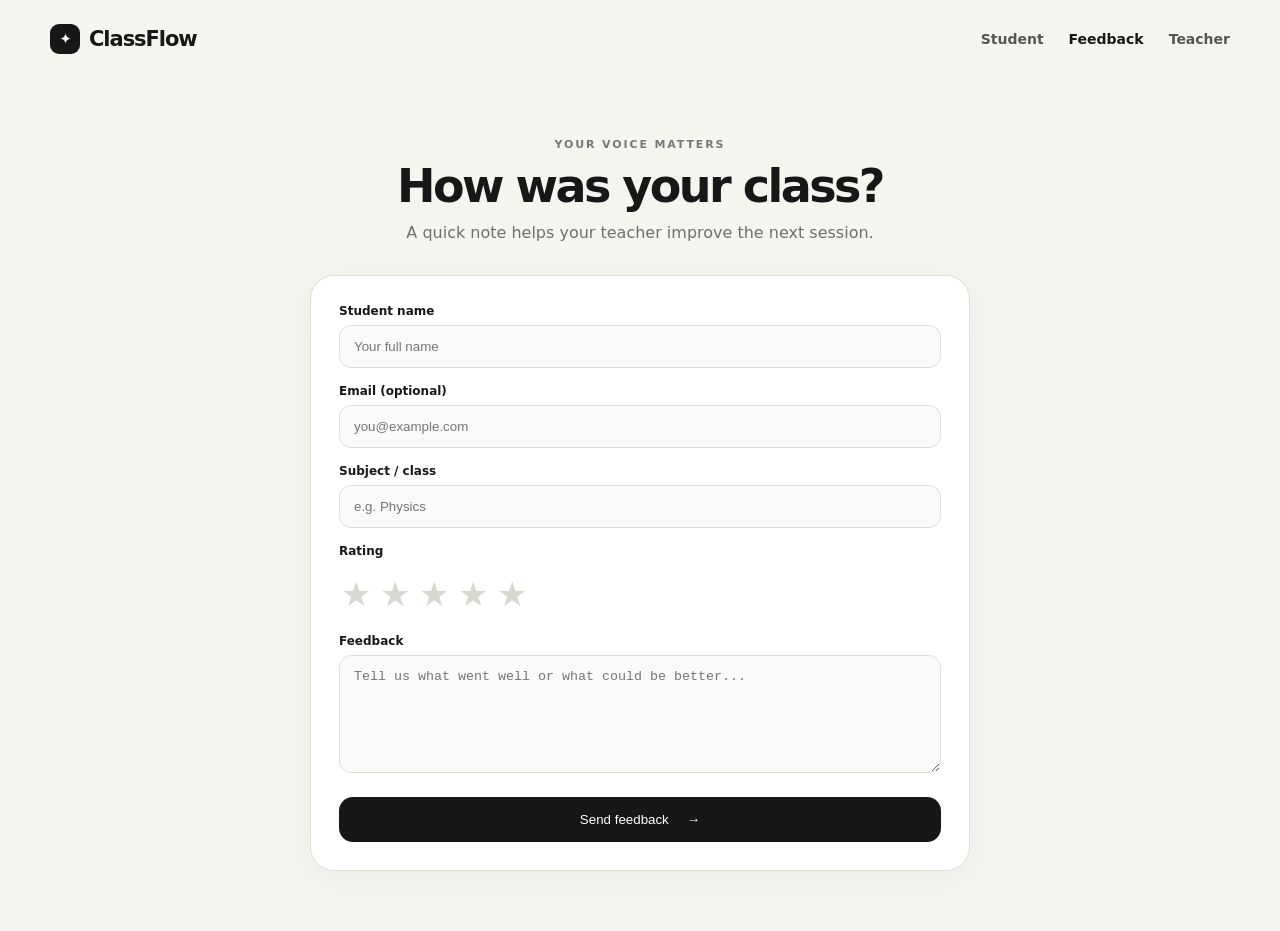
==== feedback.html @ 1877b94f "Initial ClassFlow project" ====
<!DOCTYPE html>
<html lang="en">
<head>
<meta charset="UTF-8"><meta name="viewport" content="width=device-width, initial-scale=1.0">
<title>Feedback — ClassFlow</title><link rel="stylesheet" href="css/style.css">
</head>
<body>
<nav class="nav container"><a class="brand" href="index.html"><span class="brand-mark">✦</span> ClassFlow</a><div class="nav-links"><a href="student.html">Student</a><a class="active" href="feedback.html">Feedback</a><a href="teacher-login.html">Teacher</a></div></nav>
<main class="container narrow-page">
  <div class="page-heading centered"><div><div class="eyebrow">YOUR VOICE MATTERS</div><h1>How was your class?</h1><p>A quick note helps your teacher improve the next session.</p></div></div>
  <div id="feedbackMessage" class="notice hidden"></div>
  <section class="panel feedback-panel">
    <form id="feedbackForm">
      <label>Student name<input id="fbName" required maxlength="80" placeholder="Your full name"></label>
      <label>Email (optional)<input id="fbEmail" type="email" maxlength="120" placeholder="you@example.com"></label>
      <label>Subject / class<input id="fbSubject" maxlength="100" placeholder="e.g. Physics"></label>
      <div><span class="field-label">Rating</span><div class="stars" id="stars">
        <button type="button" data-value="1">★</button><button type="button" data-value="2">★</button><button type="button" data-value="3">★</button><button type="button" data-value="4">★</button><button type="button" data-value="5">★</button>
      </div><input id="rating" type="hidden" value="0" required></div>
      <label>Feedback<textarea id="fbText" rows="6" required maxlength="1000" placeholder="Tell us what went well or what could be better..."></textarea></label>
      <button class="btn btn-primary btn-full" type="submit" id="feedbackBtn">Send feedback <span>→</span></button>
    </form>
  </section>
</main>
<script src="js/config.js"></script><script src="js/api.js"></script><script src="js/feedback.js"></script>
</body></html>
---- css/style.css ----
:root{--bg:#f5f5f0;--ink:#171717;--muted:#70706b;--line:#deded7;--card:#fff;--accent:#7257ff;--accent2:#a28cff;--shadow:0 24px 70px rgba(25,25,20,.08);--radius:24px}*{box-sizing:border-box}html{scroll-behavior:smooth}body{margin:0;background:var(--bg);color:var(--ink);font-family:Inter,ui-sans-serif,system-ui,-apple-system,BlinkMacSystemFont,"Segoe UI",sans-serif}a{color:inherit;text-decoration:none}.container{width:min(1180px,calc(100% - 40px));margin:auto}.nav{height:78px;display:flex;align-items:center;justify-content:space-between}.brand{font-weight:900;letter-spacing:-.05em;font-size:21px;display:flex;align-items:center;gap:9px}.brand-mark{display:grid;place-items:center;width:30px;height:30px;border-radius:9px;background:var(--ink);color:white;font-size:15px}.nav-links{display:flex;align-items:center;gap:25px;color:#555;font-size:14px;font-weight:700}.nav-links a.active,.nav-links a:hover{color:var(--ink)}.text-btn{border:0;background:none;font:inherit;color:#555;cursor:pointer}.hero{min-height:620px;display:grid;grid-template-columns:1.05fr .95fr;align-items:center;gap:50px}.eyebrow,.section-kicker{font-size:11px;font-weight:900;letter-spacing:.17em;color:#777}.hero h1{font-size:clamp(52px,7vw,88px);line-height:.94;letter-spacing:-.075em;margin:17px 0 24px}.hero h1 span{color:var(--accent)}.hero-copy>p{font-size:18px;line-height:1.65;color:var(--muted);max-width:590px}.hero-actions{display:flex;gap:12px;margin:30px 0}.btn{display:inline-flex;align-items:center;justify-content:center;gap:18px;padding:15px 21px;border:0;border-radius:14px;font:800 14px inherit;cursor:pointer;transition:.2s transform,.2s box-shadow}.btn:hover{transform:translateY(-2px);box-shadow:0 12px 30px rgba(0,0,0,.1)}.btn-primary{background:var(--ink);color:#fff}.btn-ghost{background:#fff;border:1px solid var(--line)}.btn-full{width:100%;margin-top:8px}.trust-row{display:flex;gap:20px;flex-wrap:wrap;color:#777;font-size:12px;font-weight:700}.hero-visual{min-height:470px;position:relative;display:grid;place-items:center}.orb{position:absolute;border-radius:50%;filter:blur(1px)}.orb-a{width:300px;height:300px;background:linear-gradient(135deg,#ddd4ff,#fff);top:50px;right:30px}.orb-b{width:130px;height:130px;background:#e5e1ff;bottom:30px;left:40px}.glass{background:rgba(255,255,255,.82);backdrop-filter:blur(18px);border:1px solid rgba(255,255,255,.9);box-shadow:var(--shadow)}.calendar-card{position:relative;width:min(390px,90%);padding:25px;border-radius:28px;transform:rotate(2deg);z-index:2}.cal-top{display:flex;justify-content:space-between;font-size:10px;font-weight:900;color:#777}.cal-top b{color:var(--accent)}.cal-grid{display:grid;grid-template-columns:repeat(5,1fr);gap:8px;text-align:center}.mini-days{margin:25px 0 10px;font-size:9px;color:#aaa}.mini-grid span{height:43px;display:grid;place-items:center;border-radius:11px;font-size:12px;color:#555}.mini-grid .today{background:var(--ink);color:#fff}.mini-grid .booked{background:#e9e4ff;color:#5d48d9;font-weight:800}.event-pill{margin-top:22px;background:#f4f1ff;padding:12px;border-radius:15px;display:flex;align-items:center;gap:10px}.event-pill .dot{width:8px;height:8px;background:var(--accent);border-radius:50%}.event-pill div{flex:1}.event-pill strong{display:block;font-size:12px}.event-pill small{color:#777}.avatar{width:30px;height:30px;border-radius:50%;background:#181818;color:white;display:grid;place-items:center;font-size:11px;font-weight:800}.floating-stat{position:absolute;bottom:35px;right:5px;padding:15px 18px;border-radius:17px;display:flex;gap:10px;align-items:center;z-index:3}.stat-icon{font-size:24px}.floating-stat strong{display:block}.floating-stat small{color:#777}.features{display:grid;grid-template-columns:repeat(3,1fr);gap:15px;padding:40px 0 70px}.feature-card{background:#fff;border:1px solid var(--line);padding:25px;border-radius:20px}.feature-card>span{font-size:11px;color:var(--accent);font-weight:900}.feature-card h3{margin:30px 0 8px;font-size:19px}.feature-card p{margin:0;color:var(--muted);line-height:1.6;font-size:14px}.footer{border-top:1px solid var(--line);padding:28px 0 40px;color:#888;font-size:12px}.dashboard{padding:45px 0 80px}.page-heading{display:flex;justify-content:space-between;align-items:end;gap:30px;margin-bottom:30px}.page-heading h1{font-size:46px;letter-spacing:-.055em;margin:8px 0}.page-heading p{color:var(--muted);margin:0;line-height:1.5}.centered{text-align:center;justify-content:center;align-items:center}.date-chip,.calendar-controls{background:#fff;border:1px solid var(--line);padding:12px 16px;border-radius:13px;font-weight:800;font-size:13px}.dashboard-grid{display:grid;grid-template-columns:1.35fr .85fr;gap:18px}.teacher-grid{grid-template-columns:1fr 1fr}.panel{background:var(--card);border:1px solid var(--line);border-radius:var(--radius);padding:28px;box-shadow:0 8px 35px rgba(20,20,15,.035)}.panel-head{display:flex;justify-content:space-between;align-items:start;margin-bottom:25px}.panel h2{font-size:22px;letter-spacing:-.04em;margin:5px 0 0}.live-dot{font-size:9px;color:#3f8759;background:#edf8f0;border-radius:99px;padding:7px 9px;font-weight:900}.form-grid{display:grid;grid-template-columns:1fr 1fr;gap:15px}label,.field-label{display:block;font-size:12px;font-weight:800;margin-bottom:16px}input,textarea{display:block;width:100%;margin-top:7px;padding:13px 14px;border:1px solid var(--line);border-radius:12px;background:#fafaf8;font:500 14px inherit;color:var(--ink);outline:none}input:focus,textarea:focus{border-color:var(--accent);box-shadow:0 0 0 3px rgba(114,87,255,.09)}textarea{resize:vertical}.rule-box{display:flex;gap:12px;align-items:center;background:#f5f2ff;border-radius:14px;padding:13px 15px;margin:4px 0 18px}.rule-box span{font-size:22px}.rule-box strong,.rule-box small{display:block}.rule-box small{font-size:11px;color:#777;margin-top:2px}.icon-btn{width:34px;height:34px;border:1px solid var(--line);background:#fff;border-radius:10px;cursor:pointer;font-size:16px}.class-list{display:flex;flex-direction:column;gap:10px}.class-item{border:1px solid var(--line);border-radius:15px;padding:14px;display:flex;gap:12px;align-items:center}.class-time{min-width:72px;font-weight:900;font-size:12px}.class-main{flex:1}.class-main strong{display:block;font-size:13px}.class-main small{display:block;color:#777;margin-top:3px}.class-status{font-size:9px;font-weight:900;background:#eef8f0;color:#3d7b51;border-radius:99px;padding:6px}.empty{padding:25px 5px;color:#999;font-size:13px;text-align:center}.notice{padding:13px 15px;border-radius:13px;background:#f0edff;color:#5742c6;font-size:13px;margin-bottom:18px}.notice.error{background:#fff0ef;color:#a34238}.hidden{display:none!important}.mini-link{font-size:12px;font-weight:800;color:var(--accent)}.stats-grid{display:grid;grid-template-columns:repeat(4,1fr);gap:13px;margin-bottom:18px}.stat-card{background:#fff;border:1px solid var(--line);border-radius:18px;padding:20px}.stat-card small{font-size:9px;letter-spacing:.12em;font-weight:900;color:#999}.stat-card strong{font-size:32px;display:block;margin:8px 0 0;letter-spacing:-.06em}.stat-card span{font-size:11px;color:#888}.feedback-item{border-bottom:1px solid var(--line);padding:13px 0}.feedback-item:last-child{border-bottom:0}.feedback-meta{display:flex;justify-content:space-between;font-size:12px;font-weight:800}.stars-small{letter-spacing:2px;color:#8d75ff}.feedback-item p{font-size:12px;color:#666;line-height:1.55;margin:7px 0}.narrow-page{max-width:700px;padding:60px 20px}.feedback-panel{margin-top:20px}.stars{display:flex;gap:5px;margin:8px 0 20px}.stars button{background:none;border:0;color:#d8d8d1;font-size:34px;cursor:pointer;padding:0 2px}.stars button.selected{color:#765cff}.auth-page{min-height:100vh;background:radial-gradient(circle at 50% 0,#e9e3ff 0,#f5f5f0 42%)}.auth-wrap{min-height:calc(100vh - 78px);display:grid;place-items:center;padding:30px}.auth-card{width:min(440px,100%);padding:40px}.auth-logo{width:48px;height:48px;border-radius:15px;background:var(--ink);color:#fff;display:grid;place-items:center;margin-bottom:28px}.auth-card h1{font-size:38px;letter-spacing:-.06em;margin:8px 0}.auth-card>p{color:#777;font-size:13px;line-height:1.6}.small-note{font-size:10px!important;color:#999!important;margin-top:18px;text-align:center}.calendar-controls{display:flex;align-items:center;gap:12px}.calendar-controls strong{min-width:135px;text-align:center}.calendar-panel{padding:0;overflow:hidden}.calendar-week{display:grid;grid-template-columns:repeat(7,1fr);background:#fafaf8;border-bottom:1px solid var(--line)}.calendar-week span{padding:14px;text-align:center;font-size:9px;font-weight:900;color:#999}.calendar-grid{display:grid;grid-template-columns:repeat(7,1fr)}.day-cell{min-height:130px;border-right:1px solid var(--line);border-bottom:1px solid var(--line);padding:10px}.day-cell:nth-child(7n){border-right:0}.day-num{font-size:11px;font-weight:900}.day-cell.muted{background:#fafaf8;color:#bbb}.day-cell.today .day-num{background:var(--ink);color:white;border-radius:50%;width:25px;height:25px;display:grid;place-items:center}.calendar-event{background:#f0edff;color:#5944c5;border-left:3px solid var(--accent);padding:7px;margin-top:8px;border-radius:7px;font-size:10px}.calendar-event strong{display:block}.calendar-event span{display:block;margin-top:2px;color:#7869b7}@media(max-width:850px){.hero{grid-template-columns:1fr;padding:55px 0 20px}.hero-visual{min-height:390px}.features,.dashboard-grid,.teacher-grid{grid-template-columns:1fr}.stats-grid{grid-template-columns:1fr 1fr}.page-heading{align-items:start;flex-direction:column}.calendar-controls{align-self:stretch;justify-content:space-between}}@media(max-width:600px){.container{width:min(100% - 26px,1180px)}.nav{height:68px}.nav-links{gap:12px}.nav-links a{font-size:12px}.hero h1{font-size:52px}.hero-copy>p{font-size:15px}.trust-row{font-size:10px}.features{grid-template-columns:1fr}.panel{padding:20px;border-radius:19px}.form-grid{grid-template-columns:1fr}.page-heading h1{font-size:36px}.stats-grid{gap:8px}.stat-card{padding:14px}.stat-card strong{font-size:25px}.calendar-week span{padding:10px 2px;font-size:8px}.day-cell{min-height:90px;padding:7px}.calendar-event{font-size:8px;padding:5px}.calendar-event span{display:none}.calendar-controls{width:100%}.floating-stat{right:0}.calendar-card{width:95%}}
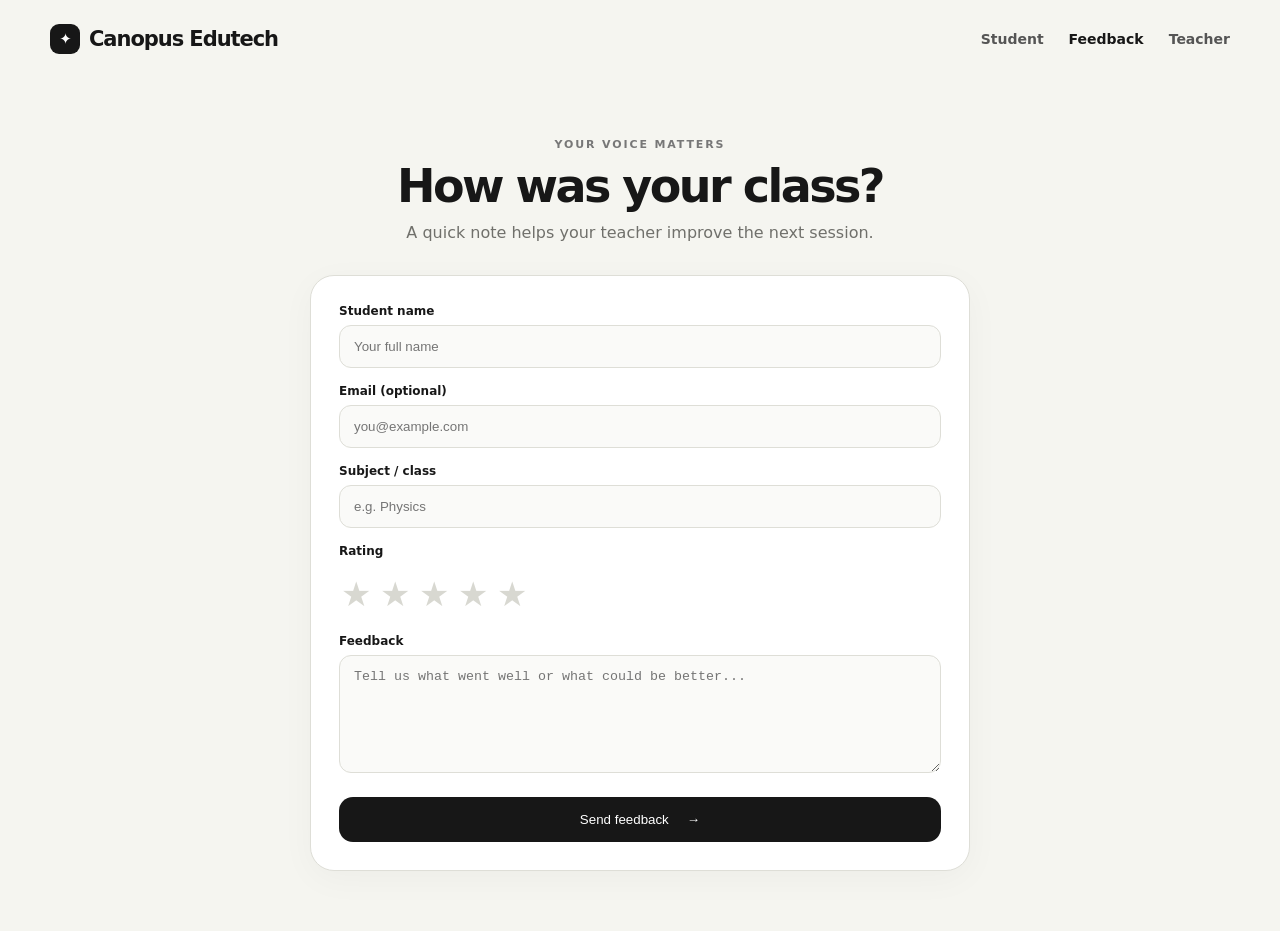
==== commit dc3e3f83: "Update navigation brand name to 'Canopus Edutech'" ====
--- a/feedback.html
+++ b/feedback.html
@@ -2,10 +2,10 @@
 <html lang="en">
 <head>
 <meta charset="UTF-8"><meta name="viewport" content="width=device-width, initial-scale=1.0">
-<title>Feedback — ClassFlow</title><link rel="stylesheet" href="css/style.css">
+<title>Feedback — Canopus Edutech</title><link rel="stylesheet" href="css/style.css">
 </head>
 <body>
-<nav class="nav container"><a class="brand" href="index.html"><span class="brand-mark">✦</span> ClassFlow</a><div class="nav-links"><a href="student.html">Student</a><a class="active" href="feedback.html">Feedback</a><a href="teacher-login.html">Teacher</a></div></nav>
+<nav class="nav container"><a class="brand" href="index.html"><span class="brand-mark">✦</span> Canopus Edutech</a><div class="nav-links"><a href="student.html">Student</a><a class="active" href="feedback.html">Feedback</a><a href="teacher-login.html">Teacher</a></div></nav>
 <main class="container narrow-page">
   <div class="page-heading centered"><div><div class="eyebrow">YOUR VOICE MATTERS</div><h1>How was your class?</h1><p>A quick note helps your teacher improve the next session.</p></div></div>
   <div id="feedbackMessage" class="notice hidden"></div>
@@ -23,4 +23,4 @@
   </section>
 </main>
 <script src="js/config.js"></script><script src="js/api.js"></script><script src="js/feedback.js"></script>
-</body></html>+</body></html>
